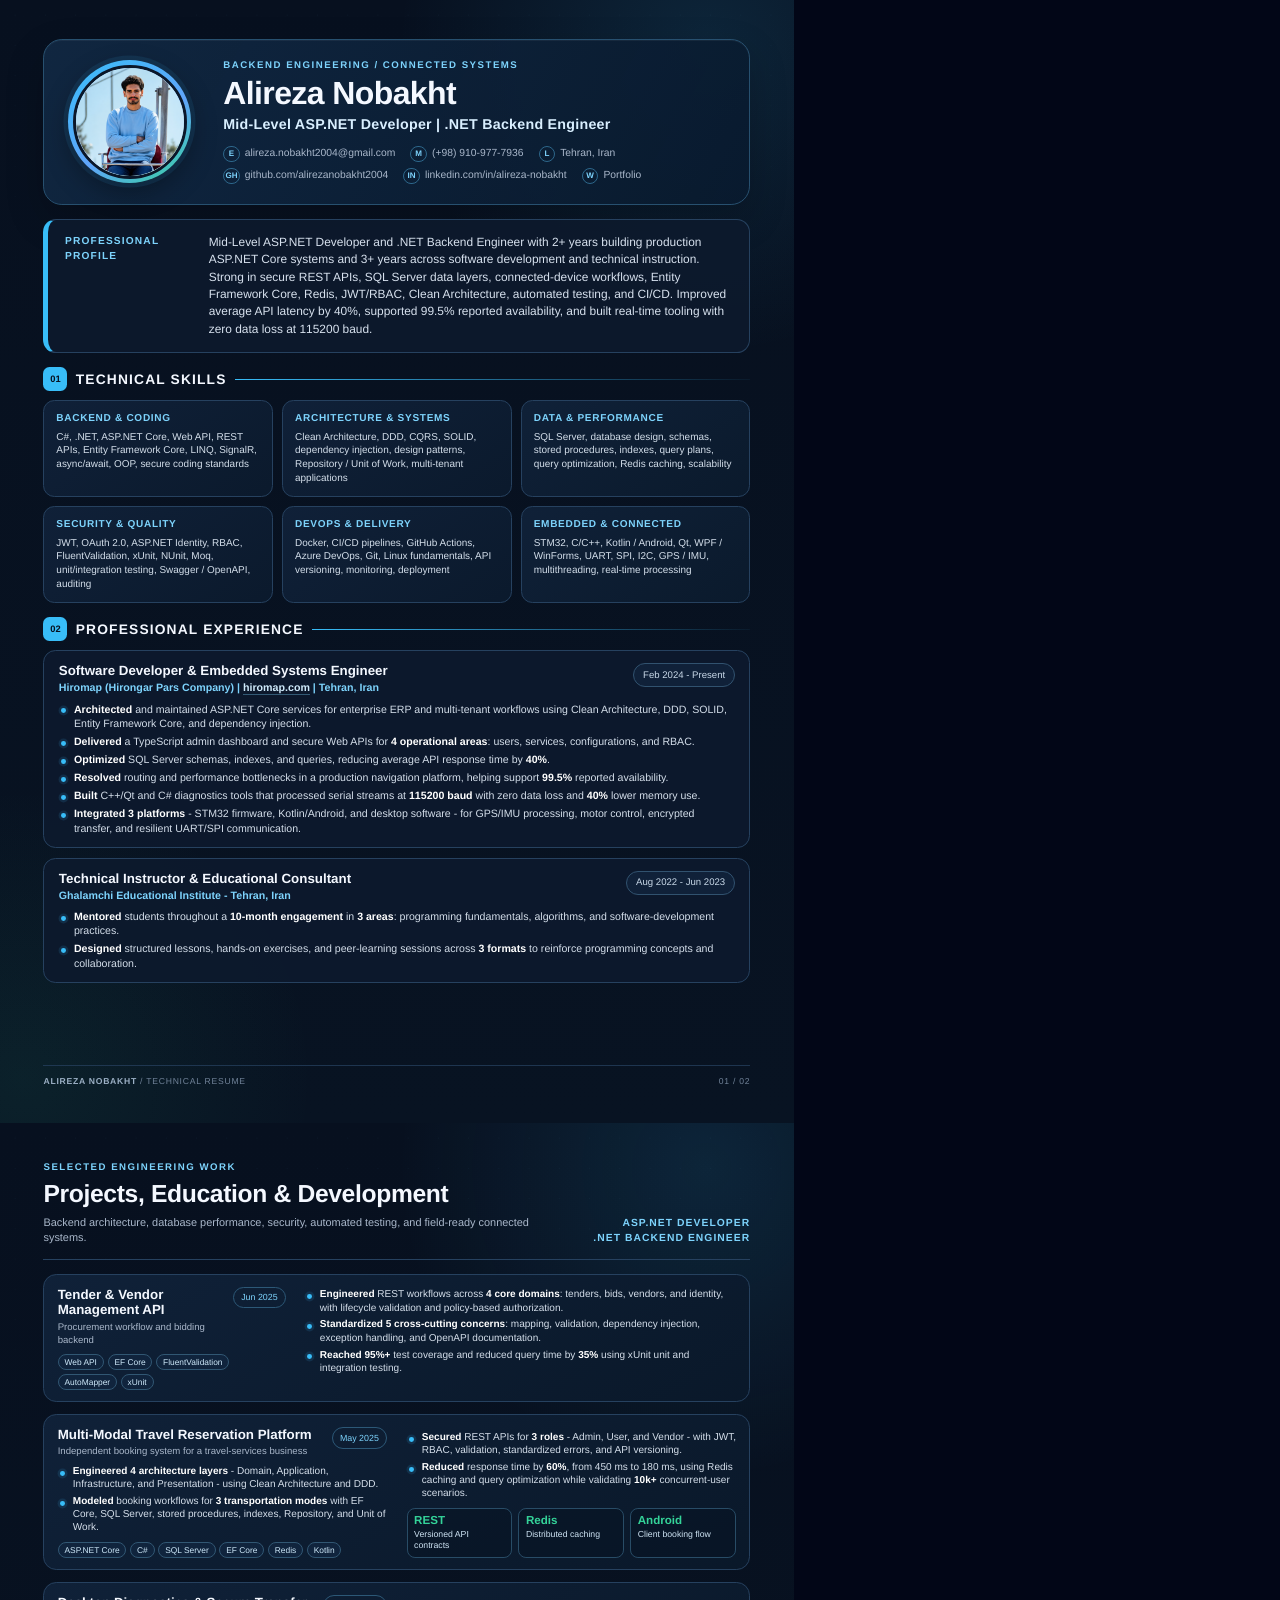
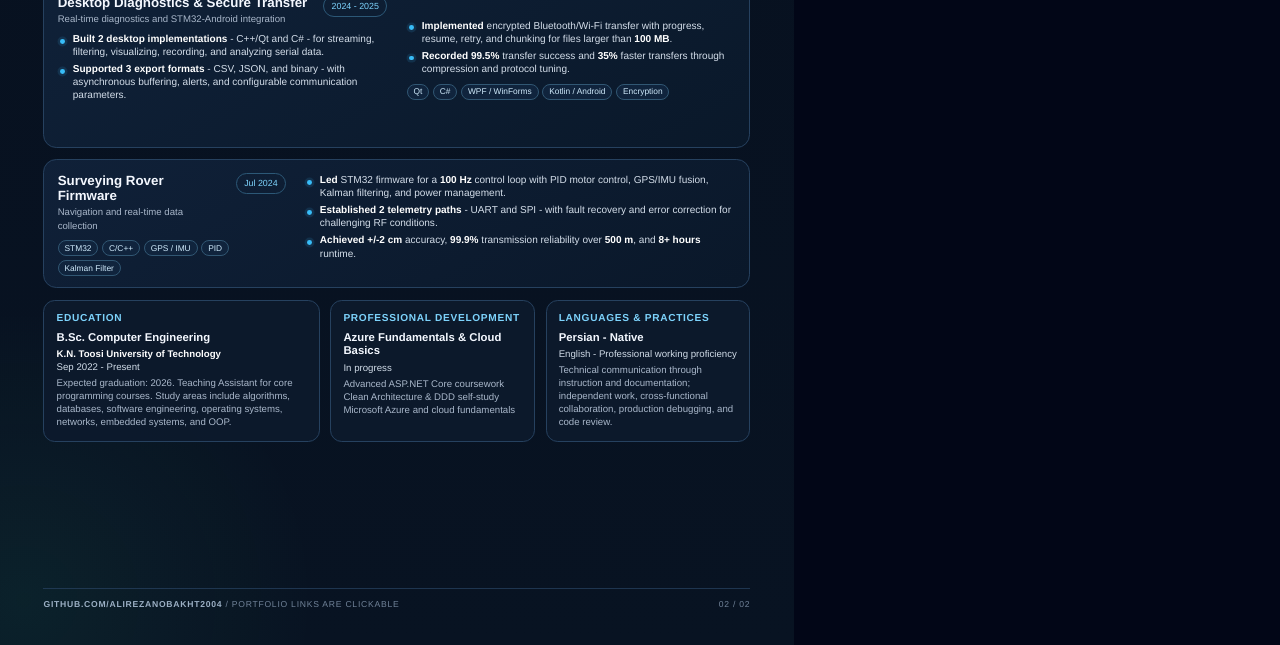
==== assets/resumes/alireza-nobakht-dotnet-backend-resume.html @ 419fbc20 "made ui/ux better." ====
<!DOCTYPE html>

<html lang="en">
<head>
<meta charset="utf-8"/>
<meta content="width=device-width, initial-scale=1.0" name="viewport"/>
<title>Alireza Nobakht - ASP.NET Developer and .NET Backend Engineer - Final Resume</title>
<style>
  :root {
    --ink: #f4f8ff;
    --muted: #a9b7ca;
    --soft: #d7e1ee;
    --bg: #07101f;
    --panel: #0d1a2d;
    --panel-2: #102139;
    --line: #26415f;
    --cyan: #38bdf8;
    --cyan-2: #7dd3fc;
    --green: #34d399;
  }
  * { box-sizing: border-box; }
  html, body { margin: 0; padding: 0; background: #020617; }
  body {
    font-family: "Segoe UI", Arial, Helvetica, sans-serif;
    color: var(--ink);
    font-size: 9.15pt;
    line-height: 1.4;
    -webkit-font-smoothing: antialiased;
    text-rendering: geometricPrecision;
  }
  @page { size: A4; margin: 0; }
  .page {
    position: relative;
    width: 210mm;
    height: 297mm;
    padding: 10.2mm 11.5mm 9.3mm;
    overflow: hidden;
    background:
      radial-gradient(circle at 89% 4%, rgba(56,189,248,.12), transparent 24%),
      radial-gradient(circle at 3% 96%, rgba(52,211,153,.075), transparent 22%),
      linear-gradient(180deg, #07101f 0%, #081322 100%);
    page-break-after: always;
  }
  .page:last-child { page-break-after: auto; }
  .page::before {
    content: "";
    position: absolute;
    inset: 0;
    pointer-events: none;
    opacity: .15;
    background-image: radial-gradient(rgba(125,211,252,.35) .5px, transparent .5px);
    background-size: 8mm 8mm;
    mask-image: linear-gradient(to bottom, black, transparent 35%);
  }
  a { color: inherit; text-decoration: none; }
  strong { color: #fff; font-weight: 650; }
  .content { position: relative; z-index: 1; height: 100%; display: flex; flex-direction: column; }
  .hero {
    min-height: 44mm;
    display: grid;
    grid-template-columns: 34mm 1fr;
    gap: 7mm;
    align-items: center;
    padding: 5.2mm 6.3mm;
    border: 1px solid #27506f;
    border-radius: 5mm;
    background: linear-gradient(120deg, rgba(17,39,66,.96), rgba(8,26,46,.92));
    box-shadow: inset 0 1px 0 rgba(255,255,255,.05), 0 4mm 10mm rgba(0,0,0,.18);
  }
  .portrait-wrap {
    width: 32.5mm; height: 32.5mm; border-radius: 50%; padding: 1.15mm;
    background: linear-gradient(145deg, var(--cyan), #60a5fa 58%, var(--green));
    box-shadow: 0 0 0 1.2mm rgba(56,189,248,.09), 0 2.5mm 7mm rgba(0,0,0,.32);
  }
  .portrait { display:block; width:100%; height:100%; border-radius:50%; object-fit:cover; border:1mm solid #0b1729; }
  .eyebrow { color:var(--cyan-2); font-size:7.25pt; font-weight:750; letter-spacing:1.5px; text-transform:uppercase; margin-bottom:1mm; }
  h1 { margin:0; font-size:24pt; line-height:1; letter-spacing:-.6px; font-weight:760; }
  .role { margin:2mm 0 2.5mm; color:#d9efff; font-size:10.7pt; letter-spacing:.25px; font-weight:620; }
  .contact-row { display:flex; flex-wrap:wrap; gap:1.35mm 4mm; color:var(--muted); font-size:7.75pt; }
  .contact { display:inline-flex; align-items:center; gap:1.35mm; white-space:nowrap; }
  .contact-badge {
    display:inline-flex; align-items:center; justify-content:center;
    width:4.35mm; height:4.35mm; min-width:4.35mm;
    padding:0; margin:0; border:1px solid #2d678b; border-radius:50%;
    color:var(--cyan-2); font-size:6.05pt; font-weight:800; line-height:1;
    vertical-align:middle;
  }
  .contact-badge > span { display:block; line-height:1; transform:translateY(-.05mm); }
  .summary {
    margin-top:3.8mm; padding:3.7mm 4.4mm; display:grid; grid-template-columns:33mm 1fr;
    gap:5mm; align-items:start; background:rgba(13,26,45,.88); border:1px solid var(--line);
    border-left:1.4mm solid var(--cyan); border-radius:3.5mm;
  }
  .summary-label { color:var(--cyan-2); font-size:7.65pt; letter-spacing:1.15px; text-transform:uppercase; font-weight:750; padding-top:.3mm; }
  .summary p { margin:0; color:var(--soft); font-size:8.95pt; line-height:1.45; }
  .section { margin-top:3.8mm; }
  .section-head { display:flex; align-items:center; gap:2.2mm; margin-bottom:2.35mm; }
  .section-head h2 { margin:0; font-size:10.35pt; letter-spacing:1.15px; text-transform:uppercase; font-weight:760; }
  .section-head::after { content:""; height:.35mm; flex:1; background:linear-gradient(90deg,var(--cyan),rgba(56,189,248,.05)); }
  .section-index {
    display:inline-flex; align-items:center; justify-content:center;
    width:6.35mm; height:6.35mm; min-width:6.35mm; padding:0; margin:0;
    border-radius:1.7mm; color:#07101f; background:var(--cyan); font-size:7pt; font-weight:800; line-height:1;
  }
  .section-index > span { display:block; line-height:1; transform:translateY(-.05mm); }
  .skills-grid { display:grid; grid-template-columns:repeat(3,1fr); gap:2.45mm; }
  .skill-card { min-height:23mm; padding:2.85mm 3.15mm; border:1px solid var(--line); border-radius:3mm; background:linear-gradient(145deg,rgba(16,33,57,.96),rgba(11,26,45,.96)); break-inside:avoid; }
  .skill-card h3 { margin:0 0 1.3mm; color:var(--cyan-2); font-size:7.55pt; text-transform:uppercase; letter-spacing:.7px; }
  .skill-card p { margin:0; color:#d3deea; font-size:7.48pt; line-height:1.36; }
  .experience-card { padding:3.25mm 3.8mm 2.9mm; margin-bottom:2.6mm; border:1px solid var(--line); border-radius:3.3mm; background:rgba(13,26,45,.92); break-inside:avoid; }
  .job-head { display:grid; grid-template-columns:1fr auto; gap:4mm; align-items:start; margin-bottom:1.65mm; }
  .job-title { font-size:10pt; font-weight:720; line-height:1.17; }
  .company { color:var(--cyan-2); font-size:8pt; font-weight:620; margin-top:.65mm; }
  .company-link { color:#cfeafb; font-weight:560; border-bottom:.25mm solid rgba(125,211,252,.35); }
  .date-pill { color:#c8d8e8; border:1px solid #31526f; border-radius:99px; padding:1.15mm 2.3mm; font-size:7.2pt; white-space:nowrap; background:#102139; }
  ul.clean { margin:0; padding:0; list-style:none; }
  ul.clean li { position:relative; margin:0 0 1.05mm; padding-left:4mm; color:#d4deea; font-size:7.95pt; line-height:1.34; }
  ul.clean li:last-child { margin-bottom:0; }
  ul.clean li::before { content:""; position:absolute; left:.6mm; top:1.55mm; width:1.3mm; height:1.3mm; border-radius:50%; background:var(--cyan); box-shadow:0 0 0 .65mm rgba(56,189,248,.12); }
  .page-two-title { display:grid; grid-template-columns:1fr auto; align-items:end; gap:8mm; padding-bottom:3.3mm; border-bottom:1px solid var(--line); }
  .page-two-title h2 { margin:0; font-size:18.5pt; letter-spacing:-.35px; }
  .page-two-title p { margin:.7mm 0 0; color:var(--muted); font-size:8.2pt; }
  .page-mark { color:var(--cyan-2); font-size:7.75pt; letter-spacing:1.05px; text-transform:uppercase; font-weight:750; text-align:right; }
  .projects { margin-top:3.7mm; display:grid; grid-template-columns:1fr 1fr; gap:3mm; }
  .project { padding:3.25mm 3.5mm 3mm; border:1px solid var(--line); border-radius:3.5mm; background:linear-gradient(150deg,rgba(16,33,57,.97),rgba(10,24,42,.97)); break-inside:avoid; min-height:53mm; }
  .project.featured { grid-column:1/-1; min-height:auto; display:grid; grid-template-columns:1fr 1fr; gap:5.2mm; }
  .project-top { display:flex; align-items:flex-start; justify-content:space-between; gap:3mm; margin-bottom:1.4mm; }
  .project h3 { margin:0; font-size:10pt; line-height:1.16; }
  .project-sub { color:var(--muted); font-size:7.2pt; margin-top:.75mm; }
  .project-date { color:var(--cyan-2); border:1px solid #2c5877; border-radius:99px; padding:.95mm 1.9mm; font-size:6.65pt; white-space:nowrap; }
  .project ul { margin-top:1.6mm; }
  .project ul li { font-size:7.55pt; margin-bottom:1mm; line-height:1.31; }
  .tech { display:flex; flex-wrap:wrap; gap:1mm; margin-top:2mm; }
  .tag { border:1px solid #315773; background:#10243d; color:#cfeafb; border-radius:99px; padding:.75mm 1.55mm; font-size:6.3pt; line-height:1; }
  .impact-strip { display:grid; grid-template-columns:repeat(3,1fr); gap:1.6mm; margin-top:2mm; }
  .impact-item { padding:1.6mm 1.7mm; border:1px solid #284c66; border-radius:2.1mm; background:rgba(7,20,36,.62); color:#cfe4f4; font-size:6.55pt; line-height:1.25; }
  .impact-item b { display:block; color:var(--green); font-size:8.7pt; line-height:1; margin-bottom:.55mm; }
  .bottom-grid { margin-top:3.1mm; display:grid; grid-template-columns:1.35fr 1fr 1fr; gap:2.8mm; }
  .info-card { padding:2.9mm 3.2mm; border:1px solid var(--line); border-radius:3.1mm; background:rgba(13,26,45,.9); min-height:36mm; }
  .info-card h3 { margin:0 0 1.45mm; color:var(--cyan-2); font-size:7.6pt; text-transform:uppercase; letter-spacing:.7px; }
  .info-card .main { font-size:8.5pt; font-weight:680; line-height:1.23; }
  .info-card p { margin:.9mm 0 0; color:#d1dce8; font-size:7.25pt; line-height:1.34; }
  .info-card .small { color:var(--muted); }
  .footer { margin-top:auto; padding-top:2.4mm; border-top:1px solid rgba(38,65,95,.75); display:flex; justify-content:space-between; align-items:center; color:#718399; font-size:6.45pt; letter-spacing:.75px; text-transform:uppercase; }
  .footer strong { color:#9cb0c5; font-weight:650; }
  @media print {
    html, body { width:210mm; background:#07101f !important; }
    body { -webkit-print-color-adjust:exact; print-color-adjust:exact; }
    .page { box-shadow:none; }
    a { text-decoration:none; }
  }

  .project.wide { grid-column:1/-1; min-height:auto; display:grid; grid-template-columns:.82fr 1.55fr; column-gap:5mm; align-items:start; }
  .project.wide .project-top { grid-column:1; grid-row:1; margin-bottom:1.8mm; }
  .project.wide > ul.clean { grid-column:2; grid-row:1 / span 2; margin-top:.4mm; }
  .project.wide > .tech { grid-column:1; grid-row:2; align-self:end; margin-top:0; }
</style>
</head>
<body>
<section class="page">
<div class="content">
<header class="hero">
<div class="portrait-wrap"><img alt="Alireza Nobakht" class="portrait" src="[data-uri]"/></div>
<div>
<div class="eyebrow">Backend Engineering / Connected Systems</div>
<h1>Alireza Nobakht</h1>
<div class="role">Mid-Level ASP.NET Developer | .NET Backend Engineer</div>
<div class="contact-row">
<a class="contact" href="mailto:alireza.nobakht2004@gmail.com"><span class="contact-badge"><span>E</span></span>alireza.nobakht2004@gmail.com</a>
<a class="contact" href="tel:+989109777936"><span class="contact-badge"><span>M</span></span>(+98) 910-977-7936</a>
<span class="contact"><span class="contact-badge"><span>L</span></span>Tehran, Iran</span>
</div>
<div class="contact-row" style="margin-top:1.45mm">
<a class="contact" href="https://github.com/alirezanobakht2004"><span class="contact-badge"><span>GH</span></span>github.com/alirezanobakht2004</a>
<a class="contact" href="https://www.linkedin.com/in/alireza-nobakht-121a58283"><span class="contact-badge"><span>IN</span></span>linkedin.com/in/alireza-nobakht</a>
<a class="contact" href="https://alirezanobakht2004.github.io/PortfolioWebsite/"><span class="contact-badge"><span>W</span></span>Portfolio</a>
</div>
</div>
</header>
<div class="summary">
<div class="summary-label">Professional profile</div>
<p>Mid-Level ASP.NET Developer and .NET Backend Engineer with 2+ years building production ASP.NET Core systems and 3+ years across software development and technical instruction. Strong in secure REST APIs, SQL Server data layers, connected-device workflows, Entity Framework Core, Redis, JWT/RBAC, Clean Architecture, automated testing, and CI/CD. Improved average API latency by 40%, supported 99.5% reported availability, and built real-time tooling with zero data loss at 115200 baud.</p>
</div>
<section class="section">
<div class="section-head"><span class="section-index"><span>01</span></span><h2>Technical Skills</h2></div>
<div class="skills-grid">
<article class="skill-card"><h3>Backend &amp; Coding</h3><p>C#, .NET, ASP.NET Core, Web API, REST APIs, Entity Framework Core, LINQ, SignalR, async/await, OOP, secure coding standards</p></article>
<article class="skill-card"><h3>Architecture &amp; Systems</h3><p>Clean Architecture, DDD, CQRS, SOLID, dependency injection, design patterns, Repository / Unit of Work, multi-tenant applications</p></article>
<article class="skill-card"><h3>Data &amp; Performance</h3><p>SQL Server, database design, schemas, stored procedures, indexes, query plans, query optimization, Redis caching, scalability</p></article>
<article class="skill-card"><h3>Security &amp; Quality</h3><p>JWT, OAuth 2.0, ASP.NET Identity, RBAC, FluentValidation, xUnit, NUnit, Moq, unit/integration testing, Swagger / OpenAPI, auditing</p></article>
<article class="skill-card"><h3>DevOps &amp; Delivery</h3><p>Docker, CI/CD pipelines, GitHub Actions, Azure DevOps, Git, Linux fundamentals, API versioning, monitoring, deployment</p></article>
<article class="skill-card"><h3>Embedded &amp; Connected</h3><p>STM32, C/C++, Kotlin / Android, Qt, WPF / WinForms, UART, SPI, I2C, GPS / IMU, multithreading, real-time processing</p></article>
</div>
</section>
<section class="section">
<div class="section-head"><span class="section-index"><span>02</span></span><h2>Professional Experience</h2></div>
<article class="experience-card">
<div class="job-head"><div><div class="job-title">Software Developer &amp; Embedded Systems Engineer</div><div class="company">Hiromap (Hirongar Pars Company) | <a class="company-link" href="https://hiromap.com/">hiromap.com</a> | Tehran, Iran</div></div><div class="date-pill">Feb 2024 - Present</div></div>
<ul class="clean">
<li><strong>Architected</strong> and maintained ASP.NET Core services for enterprise ERP and multi-tenant workflows using Clean Architecture, DDD, SOLID, Entity Framework Core, and dependency injection.</li>
<li><strong>Delivered</strong> a TypeScript admin dashboard and secure Web APIs for <strong>4 operational areas</strong>: users, services, configurations, and RBAC.</li>
<li><strong>Optimized</strong> SQL Server schemas, indexes, and queries, reducing average API response time by <strong>40%</strong>.</li>
<li><strong>Resolved</strong> routing and performance bottlenecks in a production navigation platform, helping support <strong>99.5%</strong> reported availability.</li>
<li><strong>Built</strong> C++/Qt and C# diagnostics tools that processed serial streams at <strong>115200 baud</strong> with zero data loss and <strong>40%</strong> lower memory use.</li>
<li><strong>Integrated</strong> <strong>3 platforms</strong> - STM32 firmware, Kotlin/Android, and desktop software - for GPS/IMU processing, motor control, encrypted transfer, and resilient UART/SPI communication.</li>
</ul>
</article>
<article class="experience-card">
<div class="job-head"><div><div class="job-title">Technical Instructor &amp; Educational Consultant</div><div class="company">Ghalamchi Educational Institute - Tehran, Iran</div></div><div class="date-pill">Aug 2022 - Jun 2023</div></div>
<ul class="clean">
<li><strong>Mentored</strong> students throughout a <strong>10-month engagement</strong> in <strong>3 areas</strong>: programming fundamentals, algorithms, and software-development practices.</li>
<li><strong>Designed</strong> structured lessons, hands-on exercises, and peer-learning sessions across <strong>3 formats</strong> to reinforce programming concepts and collaboration.</li>
</ul>
</article>
</section>
<footer class="footer"><span><strong>Alireza Nobakht</strong> / Technical Resume</span><span>01 / 02</span></footer>
</div>
</section>
<section class="page">
<div class="content">
<header class="page-two-title">
<div><div class="eyebrow">Selected Engineering Work</div><h2>Projects, Education &amp; Development</h2><p>Backend architecture, database performance, security, automated testing, and field-ready connected systems.</p></div>
<div class="page-mark">ASP.NET Developer<br/>.NET Backend Engineer</div>
</header>
<section class="projects">
<article class="project wide">
<div class="project-top"><div><h3>Tender &amp; Vendor Management API</h3><div class="project-sub">Procurement workflow and bidding backend</div></div><div class="project-date">Jun 2025</div></div>
<ul class="clean">
<li><strong>Engineered</strong> REST workflows across <strong>4 core domains</strong>: tenders, bids, vendors, and identity, with lifecycle validation and policy-based authorization.</li>
<li><strong>Standardized</strong> <strong>5 cross-cutting concerns</strong>: mapping, validation, dependency injection, exception handling, and OpenAPI documentation.</li>
<li><strong>Reached</strong> <strong>95%+</strong> test coverage and reduced query time by <strong>35%</strong> using xUnit unit and integration testing.</li>
</ul>
<div class="tech"><span class="tag">Web API</span><span class="tag">EF Core</span><span class="tag">FluentValidation</span><span class="tag">AutoMapper</span><span class="tag">xUnit</span></div>
</article><article class="project featured">
<div>
<div class="project-top"><div><h3>Multi-Modal Travel Reservation Platform</h3><div class="project-sub">Independent booking system for a travel-services business</div></div><div class="project-date">May 2025</div></div>
<ul class="clean">
<li><strong>Engineered</strong> <strong>4 architecture layers</strong> - Domain, Application, Infrastructure, and Presentation - using Clean Architecture and DDD.</li>
<li><strong>Modeled</strong> booking workflows for <strong>3 transportation modes</strong> with EF Core, SQL Server, stored procedures, indexes, Repository, and Unit of Work.</li>
</ul>
<div class="tech"><span class="tag">ASP.NET Core</span><span class="tag">C#</span><span class="tag">SQL Server</span><span class="tag">EF Core</span><span class="tag">Redis</span><span class="tag">Kotlin</span></div>
</div>
<div>
<ul class="clean" style="margin-top:1mm">
<li><strong>Secured</strong> REST APIs for <strong>3 roles</strong> - Admin, User, and Vendor - with JWT, RBAC, validation, standardized errors, and API versioning.</li>
<li><strong>Reduced</strong> response time by <strong>60%</strong>, from 450 ms to 180 ms, using Redis caching and query optimization while validating <strong>10k+</strong> concurrent-user scenarios.</li>
</ul>
<div class="impact-strip">
<div class="impact-item"><b>REST</b>Versioned API contracts</div>
<div class="impact-item"><b>Redis</b>Distributed caching</div>
<div class="impact-item"><b>Android</b>Client booking flow</div>
</div>
</div>
</article><article class="project featured" style="min-height:44mm">
<div>
<div class="project-top"><div><h3>Desktop Diagnostics &amp; Secure Transfer</h3><div class="project-sub">Real-time diagnostics and STM32-Android integration</div></div><div class="project-date">2024 - 2025</div></div>
<ul class="clean">
<li><strong>Built</strong> <strong>2 desktop implementations</strong> - C++/Qt and C# - for streaming, filtering, visualizing, recording, and analyzing serial data.</li>
<li><strong>Supported</strong> <strong>3 export formats</strong> - CSV, JSON, and binary - with asynchronous buffering, alerts, and configurable communication parameters.</li>
</ul>
</div>
<div>
<ul class="clean" style="margin-top:6.5mm">
<li><strong>Implemented</strong> encrypted Bluetooth/Wi-Fi transfer with progress, resume, retry, and chunking for files larger than <strong>100 MB</strong>.</li>
<li><strong>Recorded</strong> <strong>99.5%</strong> transfer success and <strong>35%</strong> faster transfers through compression and protocol tuning.</li>
</ul>
<div class="tech"><span class="tag">Qt</span><span class="tag">C#</span><span class="tag">WPF / WinForms</span><span class="tag">Kotlin / Android</span><span class="tag">Encryption</span></div>
</div>
</article><article class="project wide">
<div class="project-top"><div><h3>Surveying Rover Firmware</h3><div class="project-sub">Navigation and real-time data collection</div></div><div class="project-date">Jul 2024</div></div>
<ul class="clean">
<li><strong>Led</strong> STM32 firmware for a <strong>100 Hz</strong> control loop with PID motor control, GPS/IMU fusion, Kalman filtering, and power management.</li>
<li><strong>Established</strong> <strong>2 telemetry paths</strong> - UART and SPI - with fault recovery and error correction for challenging RF conditions.</li>
<li><strong>Achieved</strong> <strong>+/-2 cm</strong> accuracy, <strong>99.9%</strong> transmission reliability over <strong>500 m</strong>, and <strong>8+ hours</strong> runtime.</li>
</ul>
<div class="tech"><span class="tag">STM32</span><span class="tag">C/C++</span><span class="tag">GPS / IMU</span><span class="tag">PID</span><span class="tag">Kalman Filter</span></div>
</article></section>
<section class="bottom-grid">
<article class="info-card"><h3>Education</h3><div class="main">B.Sc. Computer Engineering</div><p><strong>K.N. Toosi University of Technology</strong><br/>Sep 2022 - Present</p><p class="small">Expected graduation: 2026. Teaching Assistant for core programming courses. Study areas include algorithms, databases, software engineering, operating systems, networks, embedded systems, and OOP.</p></article>
<article class="info-card"><h3>Professional Development</h3><div class="main">Azure Fundamentals &amp; Cloud Basics</div><p>In progress</p><p class="small">Advanced ASP.NET Core coursework<br/>Clean Architecture &amp; DDD self-study<br/>Microsoft Azure and cloud fundamentals</p></article>
<article class="info-card"><h3>Languages &amp; Practices</h3><div class="main">Persian - Native</div><p>English - Professional working proficiency</p><p class="small">Technical communication through instruction and documentation; independent work, cross-functional collaboration, production debugging, and code review.</p></article>
</section>
<footer class="footer"><span><strong>github.com/alirezanobakht2004</strong> / Portfolio links are clickable</span><span>02 / 02</span></footer>
</div>
</section>
</body>
</html>
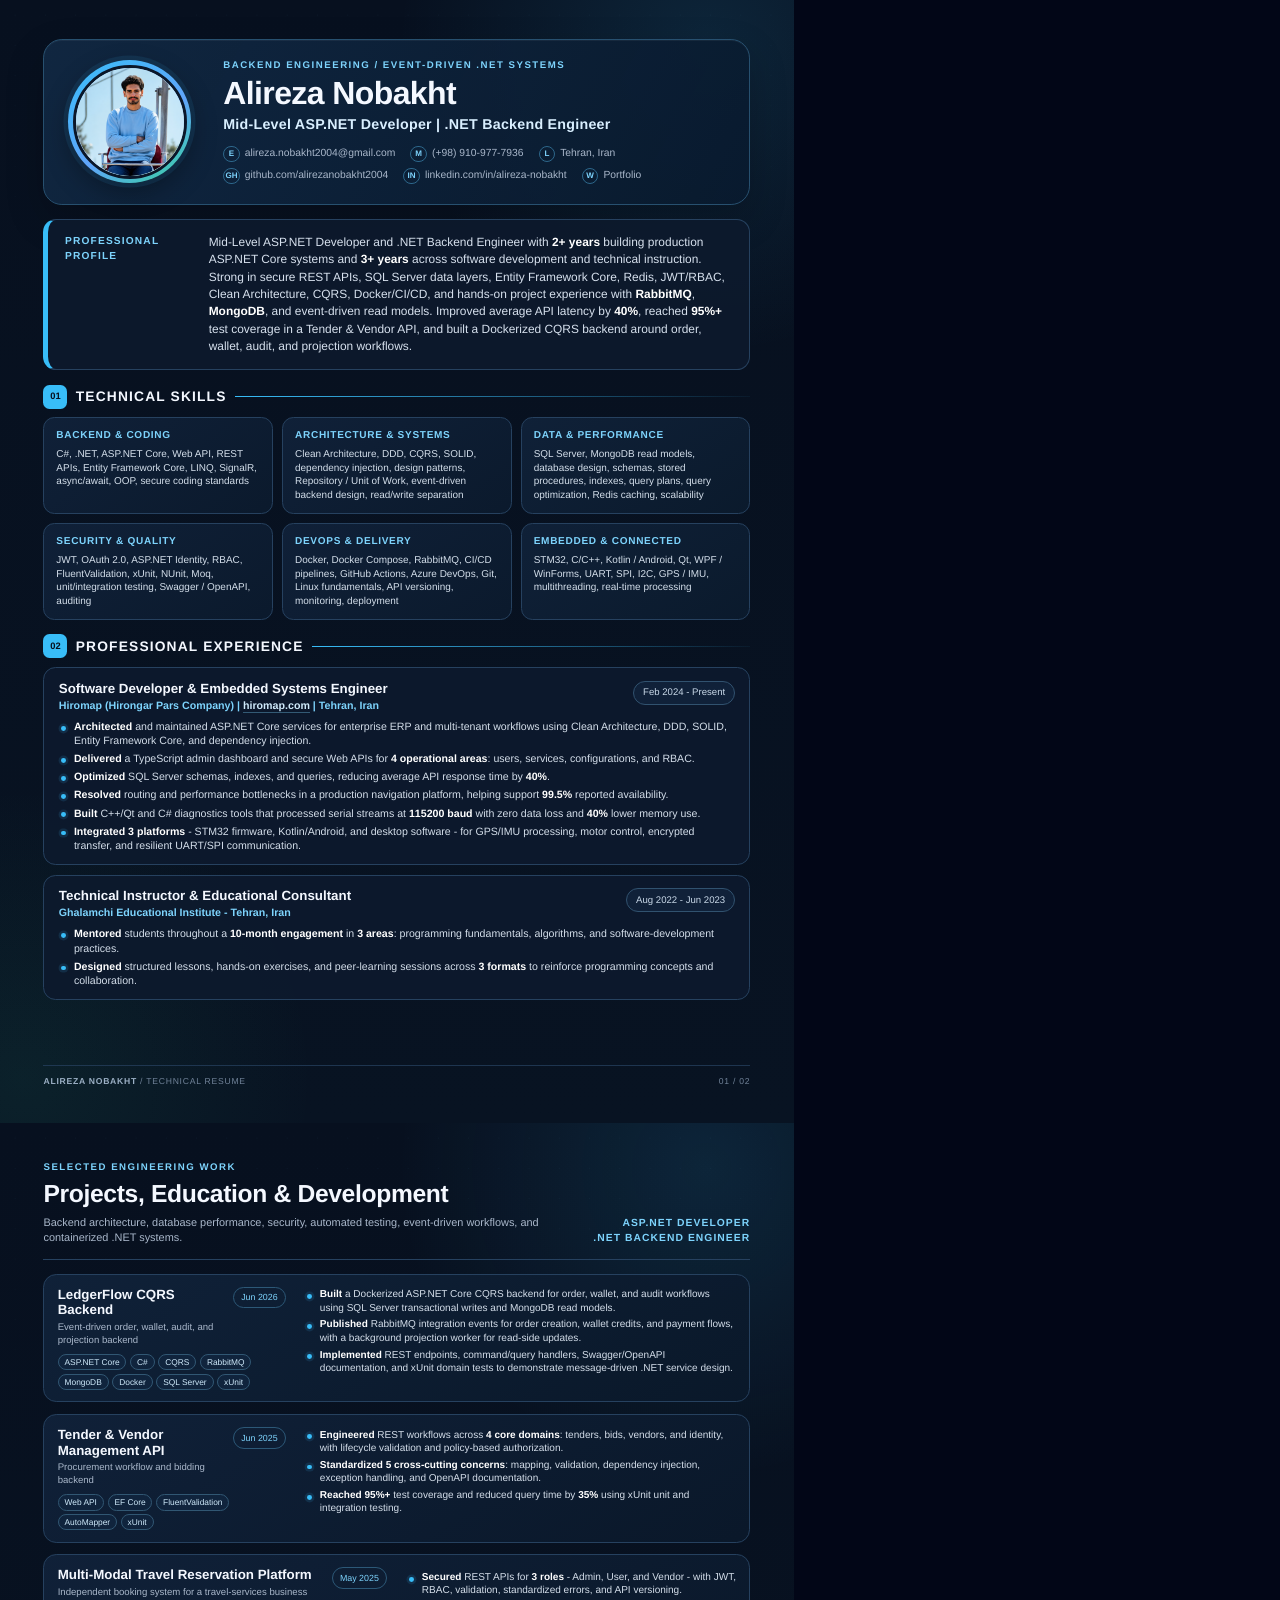
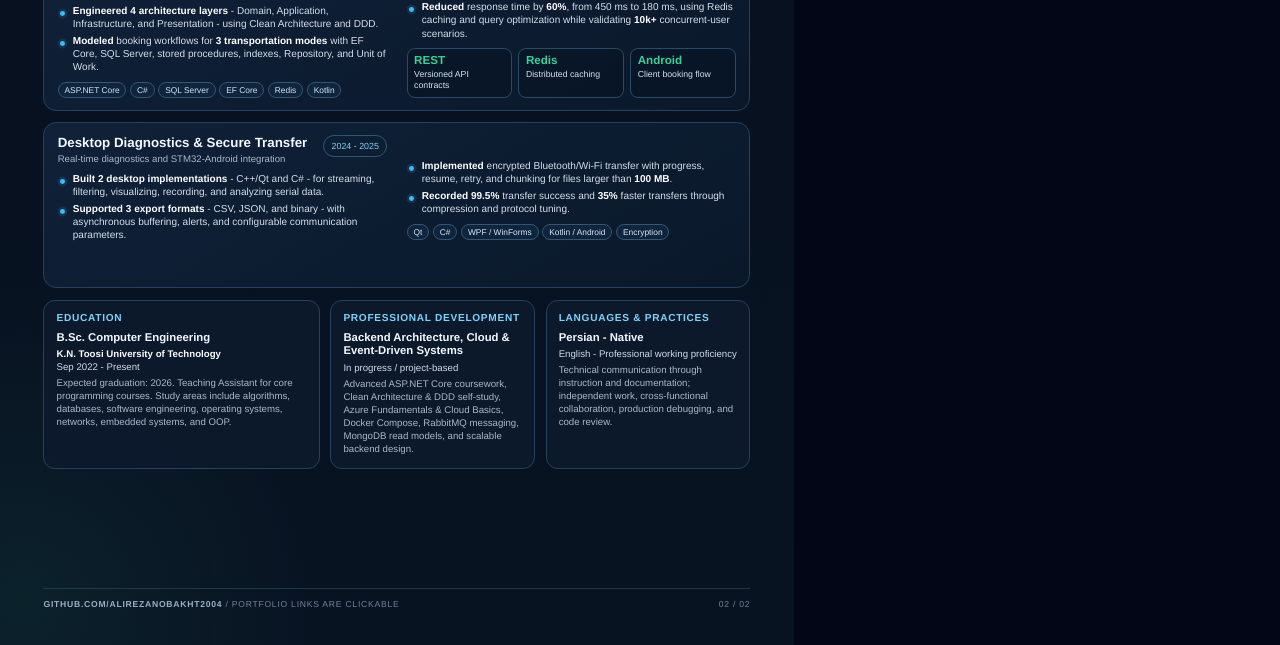
==== commit 3f564768: "Final Version." ====
--- a/assets/resumes/alireza-nobakht-dotnet-backend-resume.html
+++ b/assets/resumes/alireza-nobakht-dotnet-backend-resume.html
@@ -4,7 +4,7 @@
 <head>
 <meta charset="utf-8"/>
 <meta content="width=device-width, initial-scale=1.0" name="viewport"/>
-<title>Alireza Nobakht - ASP.NET Developer and .NET Backend Engineer - Final Resume</title>
+<title>Alireza Nobakht - ASP.NET / .NET Backend Resume - Event-Driven Systems</title>
 <style>
   :root {
     --ink: #f4f8ff;
@@ -162,7 +162,7 @@
 <header class="hero">
 <div class="portrait-wrap"><img alt="Alireza Nobakht" class="portrait" src="[data-uri]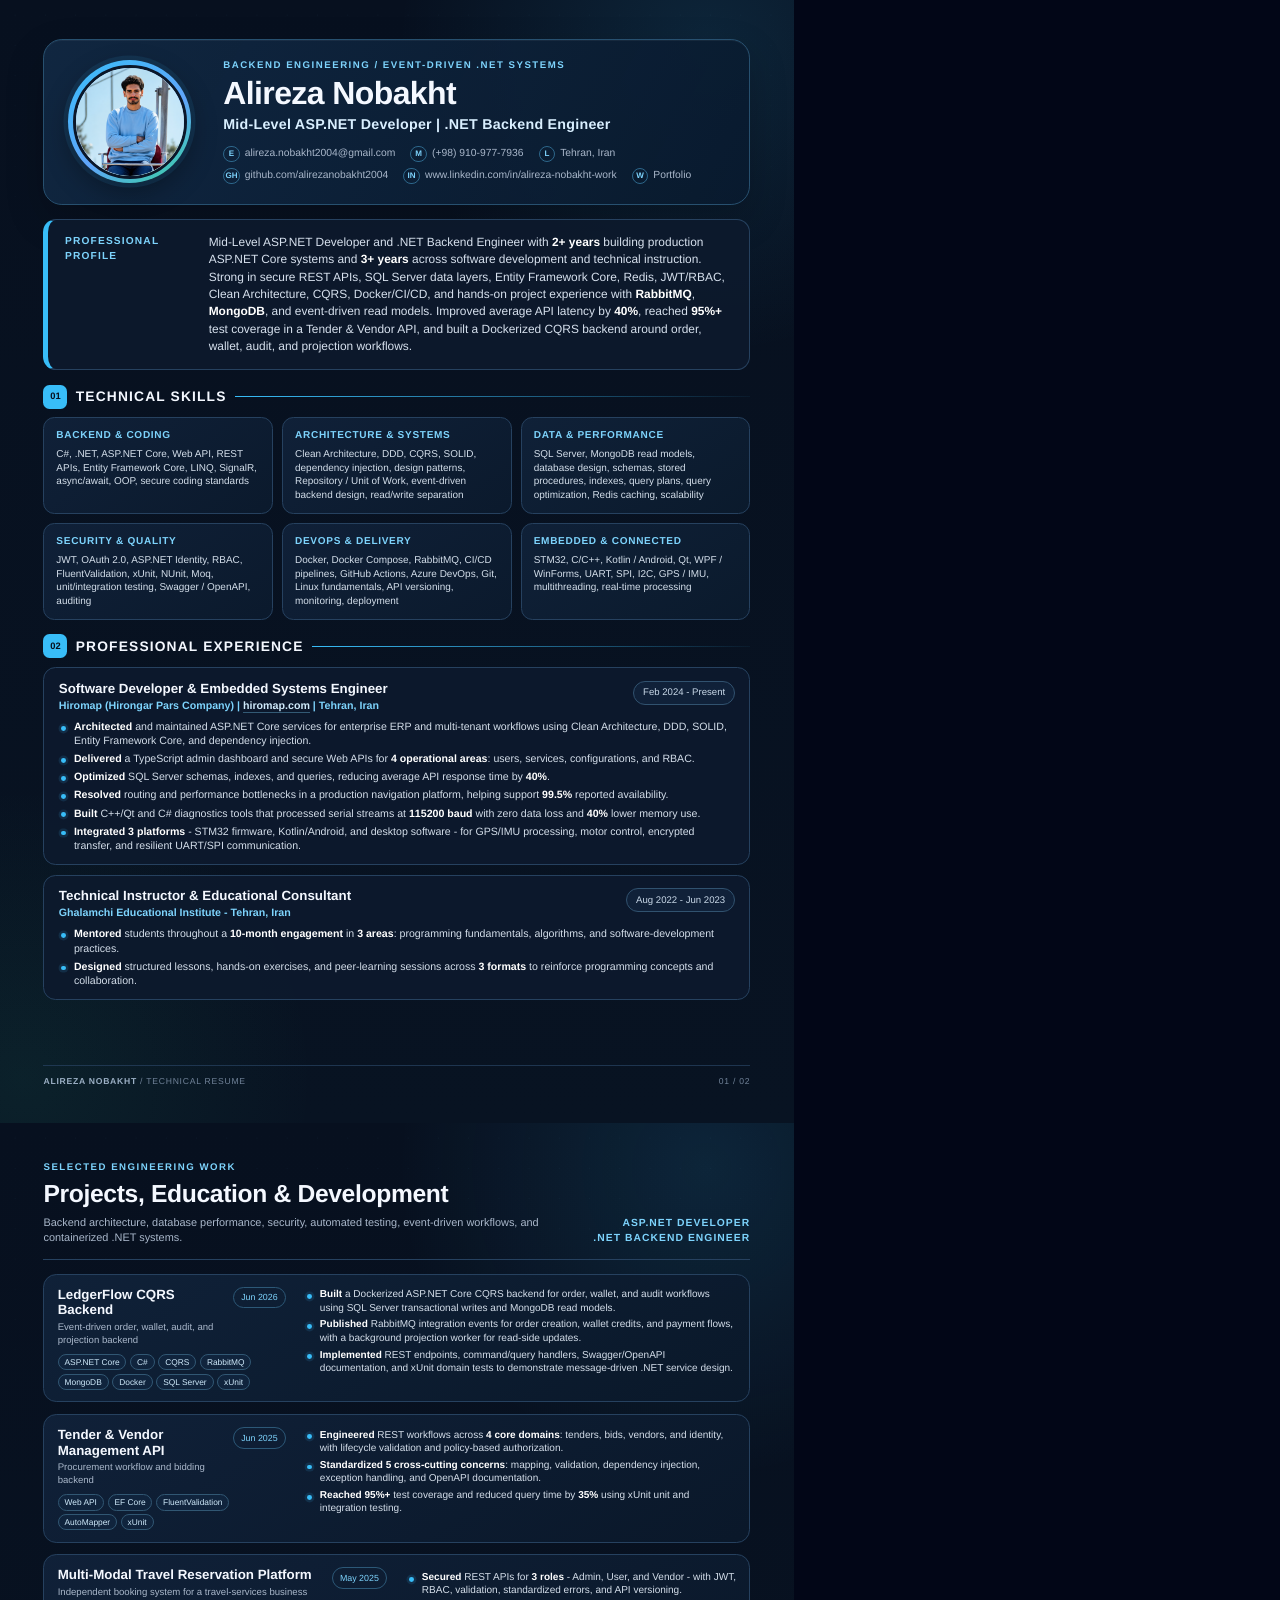
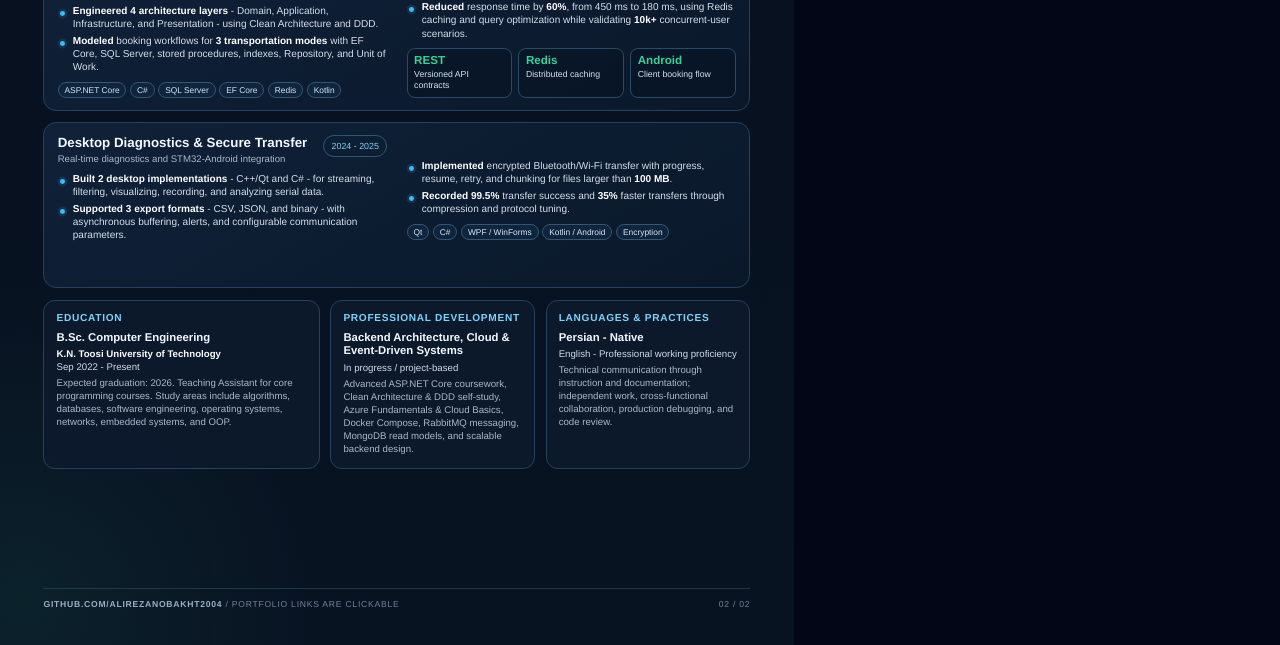
==== commit 042311a5: "resume pdf and html linked in url update." ====
--- a/assets/resumes/alireza-nobakht-dotnet-backend-resume.html
+++ b/assets/resumes/alireza-nobakht-dotnet-backend-resume.html
@@ -172,7 +172,7 @@
 </div>
 <div class="contact-row" style="margin-top:1.45mm">
 <a class="contact" href="https://github.com/alirezanobakht2004"><span class="contact-badge"><span>GH</span></span>github.com/alirezanobakht2004</a>
-<a class="contact" href="https://www.linkedin.com/in/alireza-nobakht-121a58283"><span class="contact-badge"><span>IN</span></span>linkedin.com/in/alireza-nobakht</a>
+<a class="contact" href="https://www.linkedin.com/in/alireza-nobakht-work"><span class="contact-badge"><span>IN</span></span>www.linkedin.com/in/alireza-nobakht-work</a>
 <a class="contact" href="https://alirezanobakht2004.github.io/PortfolioWebsite/"><span class="contact-badge"><span>W</span></span>Portfolio</a>
 </div>
 </div>
